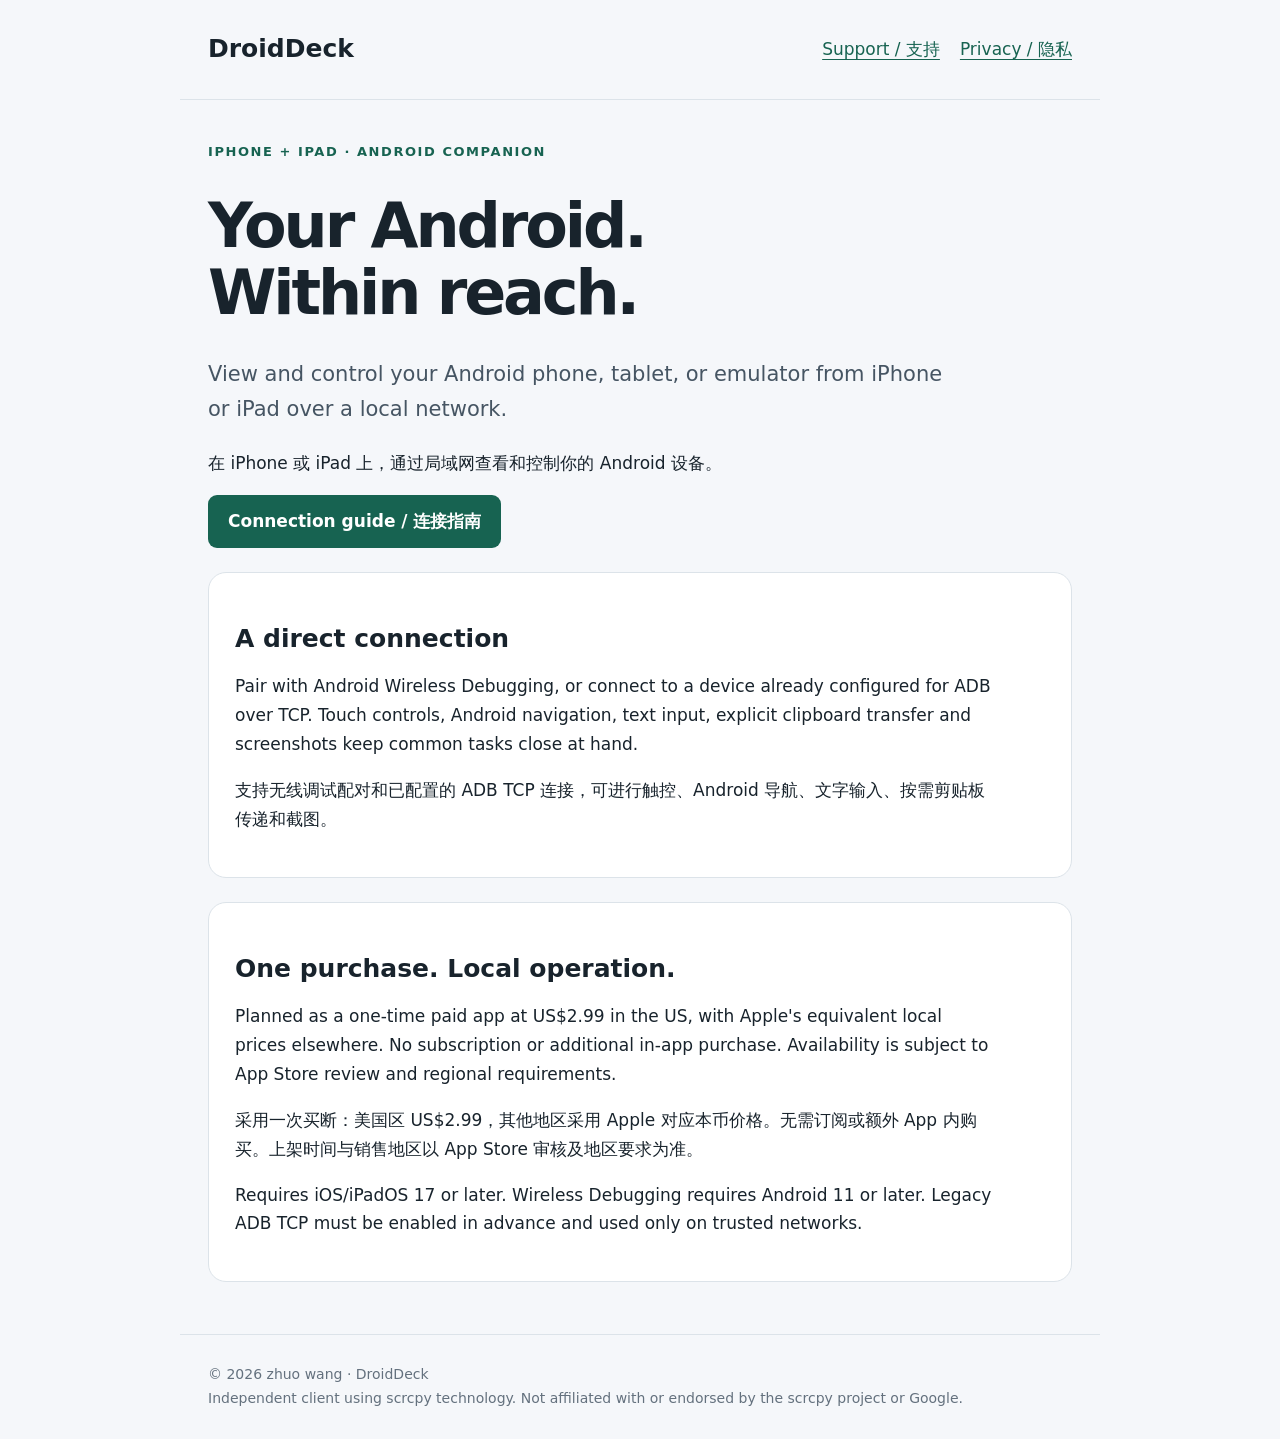
==== index.html @ 9bec47fe "Publish DroidDeck support and privacy pages" ====
<!doctype html><html lang="en"><head><meta charset="utf-8"><meta name="viewport" content="width=device-width,initial-scale=1"><title>DroidDeck — Android on your Apple screen</title><link rel="stylesheet" href="style.css"></head><body><header><a class="brand" href="index.html">DroidDeck</a><nav aria-label="Main navigation"><a href="support.html">Support / 支持</a><a href="privacy.html">Privacy / 隐私</a></nav></header><main><p class="eyebrow">IPHONE + IPAD · ANDROID COMPANION</p><h1>Your Android.<br>Within reach.</h1><p class="lead">View and control your Android phone, tablet, or emulator from iPhone or iPad over a local network.</p><p lang="zh-Hans">在 iPhone 或 iPad 上，通过局域网查看和控制你的 Android 设备。</p><p><a class="button" href="support.html">Connection guide / 连接指南</a></p><section><h2>A direct connection</h2><p>Pair with Android Wireless Debugging, or connect to a device already configured for ADB over TCP. Touch controls, Android navigation, text input, explicit clipboard transfer and screenshots keep common tasks close at hand.</p><p lang="zh-Hans">支持无线调试配对和已配置的 ADB TCP 连接，可进行触控、Android 导航、文字输入、按需剪贴板传递和截图。</p></section><section><h2>One purchase. Local operation.</h2><p>Planned as a one-time paid app at US$2.99 in the US, with Apple's equivalent local prices elsewhere. No subscription or additional in-app purchase. Availability is subject to App Store review and regional requirements.</p><p lang="zh-Hans">采用一次买断：美国区 US$2.99，其他地区采用 Apple 对应本币价格。无需订阅或额外 App 内购买。上架时间与销售地区以 App Store 审核及地区要求为准。</p><p>Requires iOS/iPadOS 17 or later. Wireless Debugging requires Android 11 or later. Legacy ADB TCP must be enabled in advance and used only on trusted networks.</p></section></main><footer>© 2026 zhuo wang · DroidDeck<br>Independent client using scrcpy technology. Not affiliated with or endorsed by the scrcpy project or Google.</footer></body></html>
---- style.css ----
*{box-sizing:border-box}body{margin:0;background:#f5f7fa;color:#18232c;font:17px/1.7 system-ui,-apple-system,sans-serif}header,main,footer{max-width:920px;margin:auto;padding:28px}header{display:flex;justify-content:space-between;align-items:center;gap:20px;border-bottom:1px solid #dce3e9}nav{display:flex;flex-wrap:wrap;gap:20px}a{color:#176351;text-underline-offset:4px}.brand{font-weight:800;font-size:25px;text-decoration:none;color:#18232c}h1{font-size:clamp(34px,6vw,62px);line-height:1.08;letter-spacing:-.05em;margin:30px 0}h2{font-size:25px;line-height:1.3;margin:24px 0 12px}p{max-width:760px}section{background:white;border:1px solid #dce3e9;border-radius:18px;padding:26px;margin:24px 0}.eyebrow{color:#176351;font-size:13px;font-weight:700;letter-spacing:.12em}.lead{font-size:21px;color:#465563}.button{display:inline-block;border-radius:9px;background:#176351;color:white;padding:12px 20px;text-decoration:none;font-weight:600}footer{font-size:14px;color:#64717e;border-top:1px solid #dce3e9}li{margin:8px 0}@media(max-width:600px){header{align-items:flex-start;flex-direction:column}header,main,footer{padding:20px}section{padding:20px}}
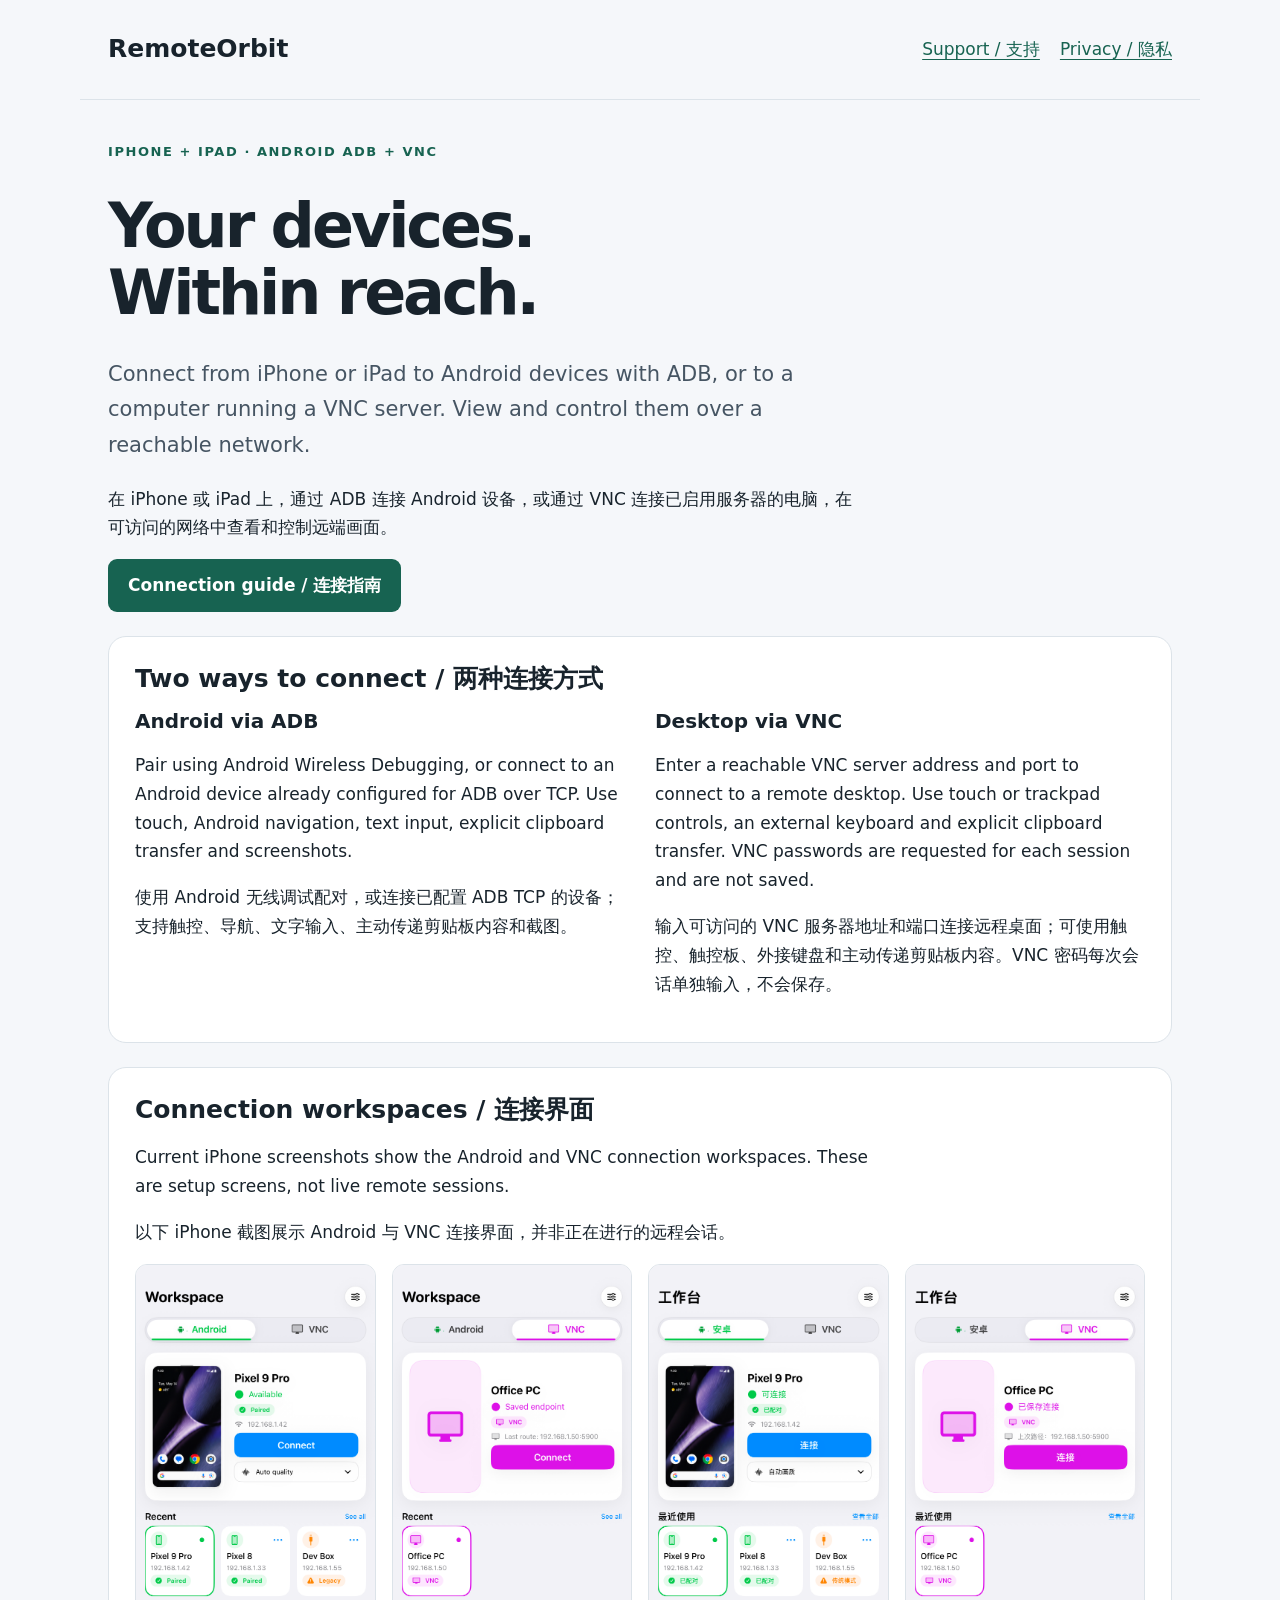
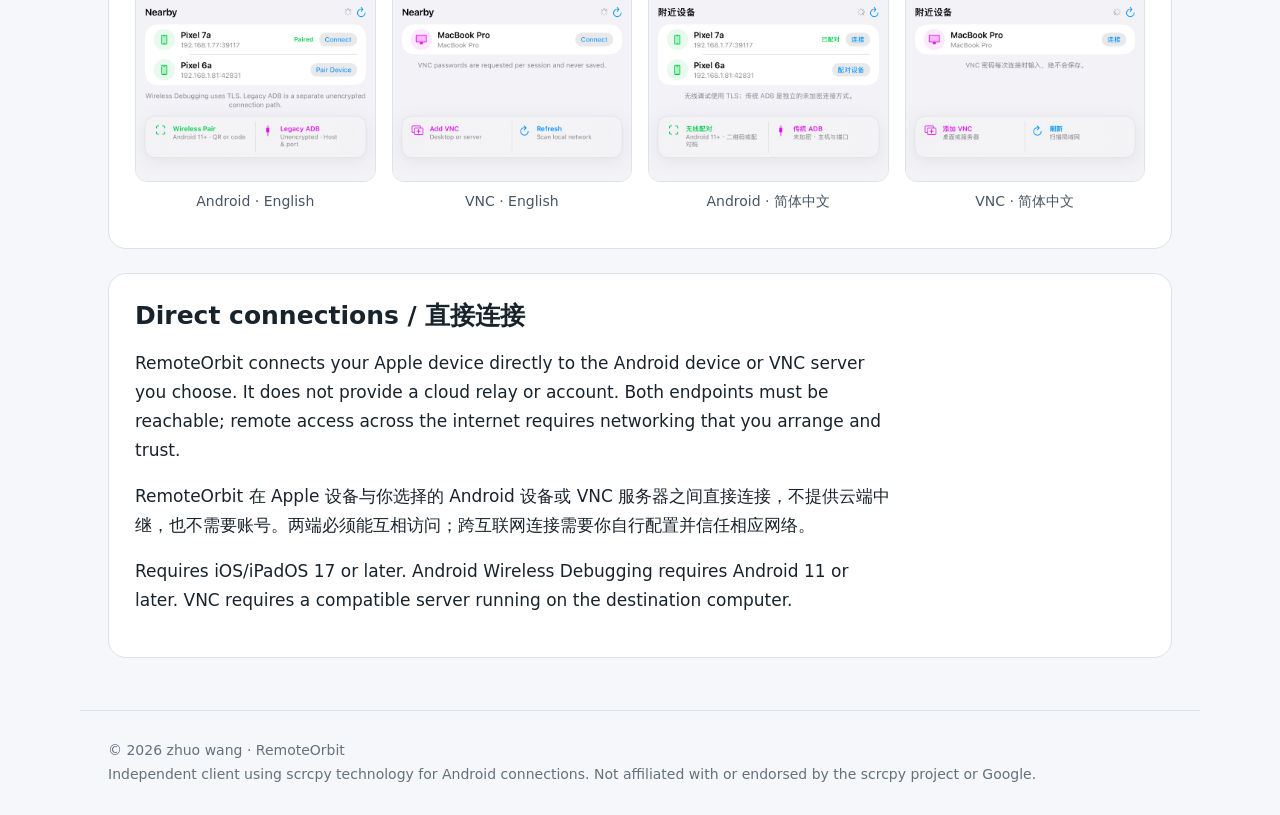
==== commit b32e41e8: "Update RemoteOrbit support site for ADB and VNC" ====
--- a/index.html
+++ b/index.html
@@ -1 +1,31 @@
-<!doctype html><html lang="en"><head><meta charset="utf-8"><meta name="viewport" content="width=device-width,initial-scale=1"><title>DroidDeck — Android on your Apple screen</title><link rel="stylesheet" href="style.css"></head><body><header><a class="brand" href="index.html">DroidDeck</a><nav aria-label="Main navigation"><a href="support.html">Support / 支持</a><a href="privacy.html">Privacy / 隐私</a></nav></header><main><p class="eyebrow">IPHONE + IPAD · ANDROID COMPANION</p><h1>Your Android.<br>Within reach.</h1><p class="lead">View and control your Android phone, tablet, or emulator from iPhone or iPad over a local network.</p><p lang="zh-Hans">在 iPhone 或 iPad 上，通过局域网查看和控制你的 Android 设备。</p><p><a class="button" href="support.html">Connection guide / 连接指南</a></p><section><h2>A direct connection</h2><p>Pair with Android Wireless Debugging, or connect to a device already configured for ADB over TCP. Touch controls, Android navigation, text input, explicit clipboard transfer and screenshots keep common tasks close at hand.</p><p lang="zh-Hans">支持无线调试配对和已配置的 ADB TCP 连接，可进行触控、Android 导航、文字输入、按需剪贴板传递和截图。</p></section><section><h2>One purchase. Local operation.</h2><p>Planned as a one-time paid app at US$2.99 in the US, with Apple's equivalent local prices elsewhere. No subscription or additional in-app purchase. Availability is subject to App Store review and regional requirements.</p><p lang="zh-Hans">采用一次买断：美国区 US$2.99，其他地区采用 Apple 对应本币价格。无需订阅或额外 App 内购买。上架时间与销售地区以 App Store 审核及地区要求为准。</p><p>Requires iOS/iPadOS 17 or later. Wireless Debugging requires Android 11 or later. Legacy ADB TCP must be enabled in advance and used only on trusted networks.</p></section></main><footer>© 2026 zhuo wang · DroidDeck<br>Independent client using scrcpy technology. Not affiliated with or endorsed by the scrcpy project or Google.</footer></body></html>
+<!doctype html>
+<html lang="en">
+<head>
+  <meta charset="utf-8"><meta name="viewport" content="width=device-width,initial-scale=1">
+  <meta name="description" content="RemoteOrbit connects iPhone and iPad to Android devices with ADB and remote desktops with VNC. Explore screenshots, setup guides and privacy information.">
+  <meta property="og:title" content="RemoteOrbit — ADB & VNC Remote Control">
+  <meta property="og:description" content="Connect to Android and VNC desktops from iPhone or iPad.">
+  <title>RemoteOrbit — ADB & VNC Remote Control</title><link rel="stylesheet" href="style.css">
+</head>
+<body>
+<header><a class="brand" href="index.html">RemoteOrbit</a><nav aria-label="Main navigation"><a href="support.html">Support / 支持</a><a href="privacy.html">Privacy / 隐私</a></nav></header>
+<main>
+  <p class="eyebrow">IPHONE + IPAD · ANDROID ADB + VNC</p>
+  <h1>Your devices.<br>Within reach.</h1>
+  <p class="lead">Connect from iPhone or iPad to Android devices with ADB, or to a computer running a VNC server. View and control them over a reachable network.</p>
+  <p lang="zh-Hans">在 iPhone 或 iPad 上，通过 ADB 连接 Android 设备，或通过 VNC 连接已启用服务器的电脑，在可访问的网络中查看和控制远端画面。</p>
+  <p><a class="button" href="support.html">Connection guide / 连接指南</a></p>
+  <section><h2>Two ways to connect / 两种连接方式</h2><div class="feature-grid">
+    <div><h3>Android via ADB</h3><p>Pair using Android Wireless Debugging, or connect to an Android device already configured for ADB over TCP. Use touch, Android navigation, text input, explicit clipboard transfer and screenshots.</p><p lang="zh-Hans">使用 Android 无线调试配对，或连接已配置 ADB TCP 的设备；支持触控、导航、文字输入、主动传递剪贴板内容和截图。</p></div>
+    <div><h3>Desktop via VNC</h3><p>Enter a reachable VNC server address and port to connect to a remote desktop. Use touch or trackpad controls, an external keyboard and explicit clipboard transfer. VNC passwords are requested for each session and are not saved.</p><p lang="zh-Hans">输入可访问的 VNC 服务器地址和端口连接远程桌面；可使用触控、触控板、外接键盘和主动传递剪贴板内容。VNC 密码每次会话单独输入，不会保存。</p></div>
+  </div></section>
+  <section><h2>Connection workspaces / 连接界面</h2><p>Current iPhone screenshots show the Android and VNC connection workspaces. These are setup screens, not live remote sessions.</p><p lang="zh-Hans">以下 iPhone 截图展示 Android 与 VNC 连接界面，并非正在进行的远程会话。</p><div class="shot-grid">
+    <figure><img src="assets/screenshots/en-US-android-connect.png" alt="RemoteOrbit Android connection workspace in English" loading="lazy"><figcaption>Android · English</figcaption></figure>
+    <figure><img src="assets/screenshots/en-US-vnc-workspace.png" alt="RemoteOrbit VNC connection workspace in English" loading="lazy"><figcaption>VNC · English</figcaption></figure>
+    <figure><img src="assets/screenshots/zh-Hans-android-connect.png" alt="RemoteOrbit Android connection workspace in Simplified Chinese" loading="lazy"><figcaption>Android · 简体中文</figcaption></figure>
+    <figure><img src="assets/screenshots/zh-Hans-vnc-workspace.png" alt="RemoteOrbit VNC connection workspace in Simplified Chinese" loading="lazy"><figcaption>VNC · 简体中文</figcaption></figure>
+  </div></section>
+  <section><h2>Direct connections / 直接连接</h2><p>RemoteOrbit connects your Apple device directly to the Android device or VNC server you choose. It does not provide a cloud relay or account. Both endpoints must be reachable; remote access across the internet requires networking that you arrange and trust.</p><p lang="zh-Hans">RemoteOrbit 在 Apple 设备与你选择的 Android 设备或 VNC 服务器之间直接连接，不提供云端中继，也不需要账号。两端必须能互相访问；跨互联网连接需要你自行配置并信任相应网络。</p><p>Requires iOS/iPadOS 17 or later. Android Wireless Debugging requires Android 11 or later. VNC requires a compatible server running on the destination computer.</p></section>
+</main>
+<footer>© 2026 zhuo wang · RemoteOrbit<br>Independent client using scrcpy technology for Android connections. Not affiliated with or endorsed by the scrcpy project or Google.</footer>
+</body></html>
--- a/style.css
+++ b/style.css
@@ -1 +1,21 @@
-*{box-sizing:border-box}body{margin:0;background:#f5f7fa;color:#18232c;font:17px/1.7 system-ui,-apple-system,sans-serif}header,main,footer{max-width:920px;margin:auto;padding:28px}header{display:flex;justify-content:space-between;align-items:center;gap:20px;border-bottom:1px solid #dce3e9}nav{display:flex;flex-wrap:wrap;gap:20px}a{color:#176351;text-underline-offset:4px}.brand{font-weight:800;font-size:25px;text-decoration:none;color:#18232c}h1{font-size:clamp(34px,6vw,62px);line-height:1.08;letter-spacing:-.05em;margin:30px 0}h2{font-size:25px;line-height:1.3;margin:24px 0 12px}p{max-width:760px}section{background:white;border:1px solid #dce3e9;border-radius:18px;padding:26px;margin:24px 0}.eyebrow{color:#176351;font-size:13px;font-weight:700;letter-spacing:.12em}.lead{font-size:21px;color:#465563}.button{display:inline-block;border-radius:9px;background:#176351;color:white;padding:12px 20px;text-decoration:none;font-weight:600}footer{font-size:14px;color:#64717e;border-top:1px solid #dce3e9}li{margin:8px 0}@media(max-width:600px){header{align-items:flex-start;flex-direction:column}header,main,footer{padding:20px}section{padding:20px}}
+*{box-sizing:border-box}
+body{margin:0;background:#f5f7fa;color:#18232c;font:17px/1.7 system-ui,-apple-system,sans-serif}
+header,main,footer{max-width:1120px;margin:auto;padding:28px}
+header{display:flex;justify-content:space-between;align-items:center;gap:20px;border-bottom:1px solid #dce3e9}
+nav{display:flex;flex-wrap:wrap;gap:20px}
+a{color:#176351;text-underline-offset:4px}
+.brand{font-weight:800;font-size:25px;text-decoration:none;color:#18232c}
+h1{font-size:clamp(34px,6vw,62px);line-height:1.08;letter-spacing:-.05em;margin:30px 0}
+h2{font-size:25px;line-height:1.3;margin:0 0 12px}
+h3{font-size:20px;line-height:1.3;margin:0 0 8px}
+p{max-width:760px}
+section{background:white;border:1px solid #dce3e9;border-radius:18px;padding:26px;margin:24px 0}
+.eyebrow{color:#176351;font-size:13px;font-weight:700;letter-spacing:.12em}
+.lead{font-size:21px;color:#465563}
+.button{display:inline-block;border-radius:9px;background:#176351;color:white;padding:12px 20px;text-decoration:none;font-weight:600}
+.feature-grid{display:grid;grid-template-columns:repeat(2,minmax(0,1fr));gap:30px}
+.shot-grid{display:grid;grid-template-columns:repeat(4,minmax(0,1fr));gap:16px}
+figure{margin:0;min-width:0}figure img{display:block;width:100%;height:auto;border:1px solid #dce3e9;border-radius:12px}figcaption{text-align:center;color:#465563;font-size:14px;padding:8px 0}
+footer{font-size:14px;color:#64717e;border-top:1px solid #dce3e9}li{margin:8px 0}
+@media(max-width:780px){.shot-grid{grid-template-columns:repeat(2,minmax(0,1fr))}}
+@media(max-width:600px){header{align-items:flex-start;flex-direction:column}header,main,footer{padding:20px}section{padding:20px}.feature-grid{grid-template-columns:1fr}.shot-grid{gap:12px}}
